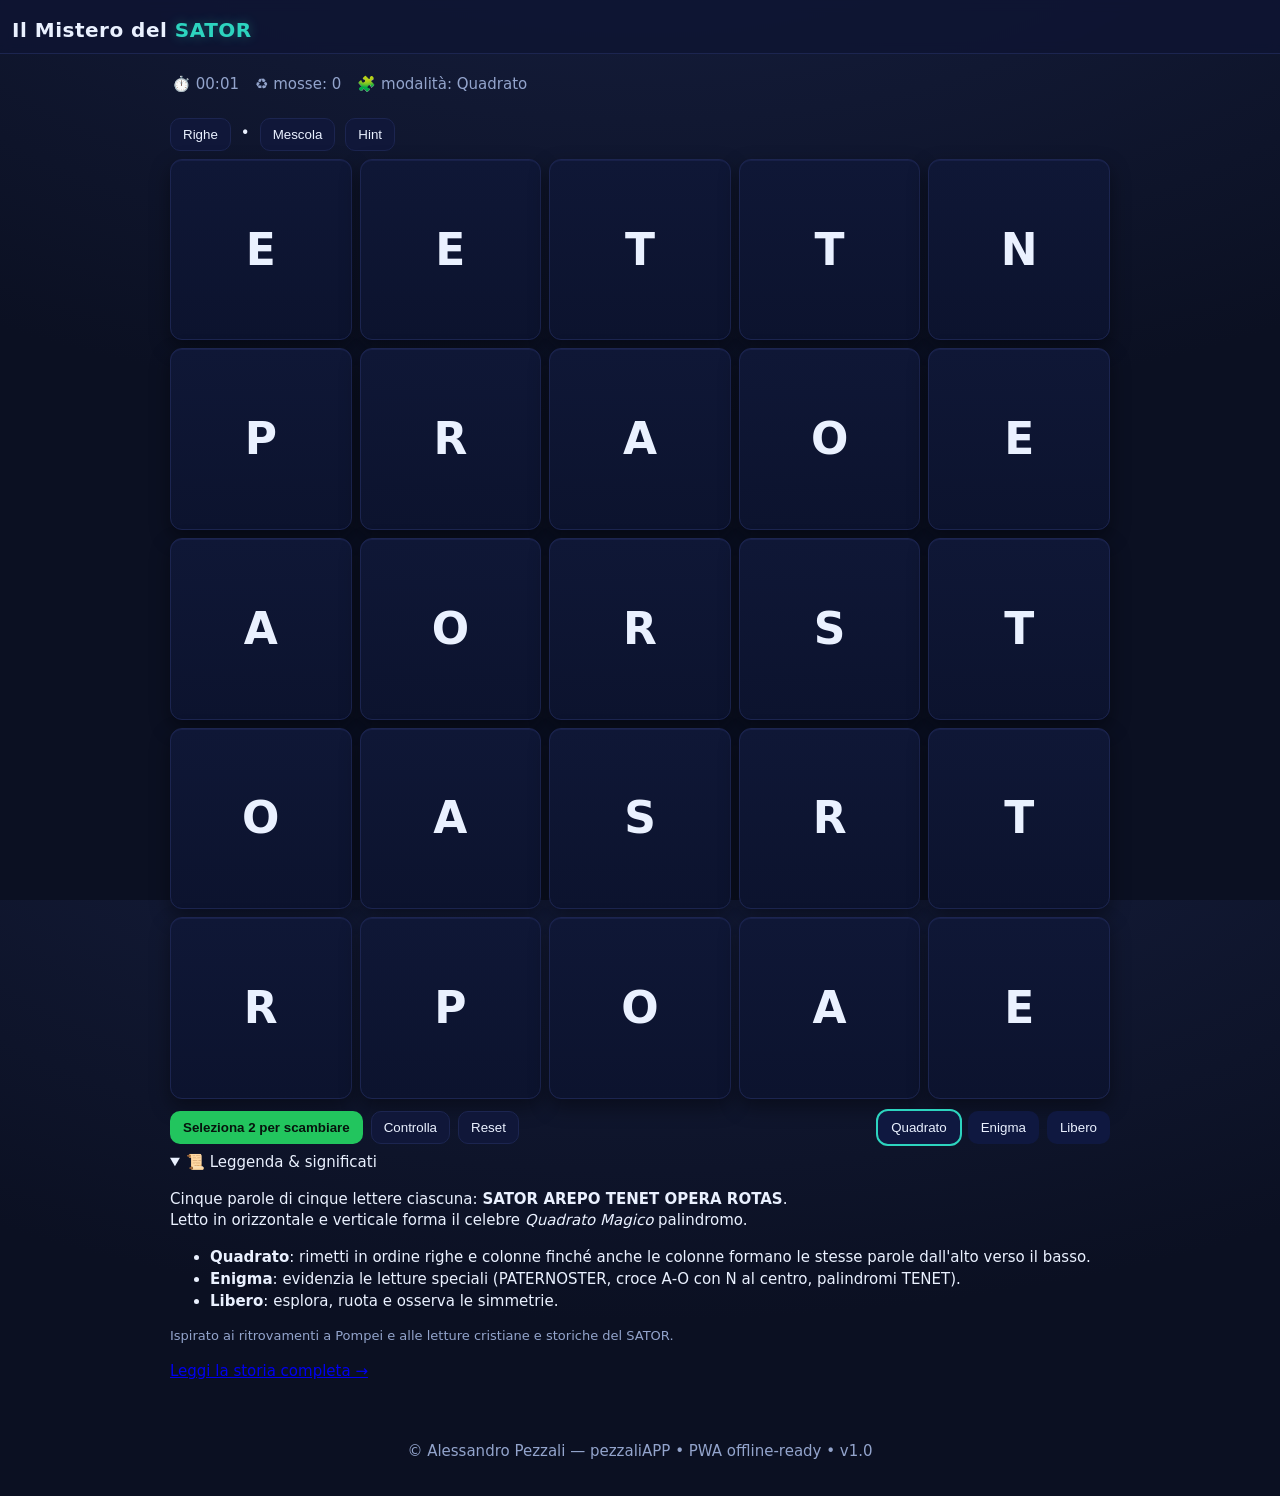
==== index.html @ fdc3e5be "Add files via upload" ====
<!DOCTYPE html>
<html lang="it">
<head>
  <meta charset="utf-8">
  <meta name="viewport" content="width=device-width, initial-scale=1, maximum-scale=1, user-scalable=no, viewport-fit=cover">
  <meta name="theme-color" content="#0b1022">
  <title>Il Mistero del SATOR — Quadrato Magico (PWA)</title>
  <link rel="manifest" href="manifest.webmanifest">
  <link rel="icon" sizes="192x192" href="icons/icon-192.png">
  <link rel="apple-touch-icon" href="icons/icon-192.png">
  <meta name="apple-mobile-web-app-capable" content="yes">
  <meta name="apple-mobile-web-app-status-bar-style" content="black-translucent">
  <link rel="stylesheet" href="styles.css">
</head>
<body>
<header>
  <h1>Il Mistero del <span>SATOR</span></h1>
  <button id="btnInstall" class="ghost" hidden>Installa</button>
</header>

<main>
  <section id="hud">
    <div class="stat">⏱️ <span id="time">00:00</span></div>
    <div class="stat">♻️ mosse: <span id="moves">0</span></div>
    <div class="stat">🧩 modalità: <span id="modeLabel">Quadrato</span></div>
  </section>

  <section id="boardWrap">
    <div id="rowModeToggle" class="toggle">
      <button id="toggleAxis" title="Scambia righe ↔ colonne">Righe</button>
      <span>•</span>
      <button id="shuffle">Mescola</button>
      <button id="hint">Hint</button>
    </div>
    <div id="board"></div>
  </section>

  <section id="controls">
    <div class="group">
      <button id="swap" class="primary">Seleziona 2 per scambiare</button>
      <button id="check">Controlla</button>
      <button id="reset">Reset</button>
    </div>
    <div class="group">
      <button data-mode="quadrato" class="tab active">Quadrato</button>
      <button data-mode="enigma" class="tab">Enigma</button>
      <button data-mode="libero" class="tab">Libero</button>
    </div>
  </section>

  <section id="legend">
    <details open>
      <summary>📜 Leggenda & significati</summary>
      <p>
        Cinque parole di cinque lettere ciascuna: <strong>SATOR AREPO TENET OPERA ROTAS</strong>.<br>
        Letto in orizzontale e verticale forma il celebre <em>Quadrato Magico</em> palindromo.
      </p>
      <ul>
        <li><b>Quadrato</b>: rimetti in ordine righe e colonne finché anche le colonne
            formano le stesse parole dall'alto verso il basso.</li>
        <li><b>Enigma</b>: evidenzia le letture speciali (PATERNOSTER, croce A‑O con N al centro, palindromi TENET).</li>
        <li><b>Libero</b>: esplora, ruota e osserva le simmetrie.</li>
      </ul>
      <p class="small">
        Ispirato ai ritrovamenti a Pompei e alle letture cristiane e storiche del SATOR.
      </p>
      <p><a href="readme.html" target="_blank" rel="noopener">Leggi la storia completa →</a></p>
    </details>
  </section>
</main>

<footer>
  <p>© Alessandro Pezzali — pezzaliAPP • PWA offline‑ready • v1.0</p>
</footer>

<script src="app.js"></script>
</body>
</html>
---- styles.css ----
/* Il Mistero del SATOR — Stili */
:root{
  --bg:#0b1022; --ink:#eaf1ff; --muted:#93a4cc;
  --card:#101739; --line:#1c2550; --cta:#2dd4bf; --cta2:#22c55e; --warn:#f59e0b;
}
*{box-sizing:border-box}
html,body{height:100%}
body{
  margin:0; font:15px/1.45 system-ui,-apple-system,Segoe UI,Roboto,Arial;
  color:var(--ink); background:radial-gradient(1200px 600px at 50% -20%,#172042,var(--bg));
}
header{
  display:flex; justify-content:space-between; align-items:center;
  padding:16px 12px 8px; border-bottom:1px solid var(--line); background:#0e1533cc; backdrop-filter:blur(6px);
  position:sticky; top:0; z-index:20;
}
h1{margin:0; font-size:20px; letter-spacing:.5px}
h1 span{color:var(--cta); text-shadow:0 0 12px #2dd4bf55}
button{appearance:none; border:1px solid var(--line); background:var(--card); color:var(--ink); padding:8px 12px; border-radius:10px; cursor:pointer}
button.primary{border-color:transparent; background:var(--cta2); color:#06140d; font-weight:700}
button.ghost{background:transparent}
button.tab{background:#0f1840; border-color:transparent}
button.tab.active{outline:2px solid var(--cta);}
main{max-width:960px; margin:0 auto; padding:10px}
#hud{display:flex; gap:16px; padding:10px 2px; color:var(--muted)}
#boardWrap{margin:12px 0}
#rowModeToggle{display:flex; gap:10px; align-items:center; margin-bottom:8px}
#board{
  display:grid; grid-template-columns:repeat(5, minmax(48px, 1fr)); gap:6px;
  user-select:none;
}
.cell{
  display:flex; align-items:center; justify-content:center;
  aspect-ratio:1/1; font-weight:800; font-size:clamp(22px, 6vw, 44px);
  border:1px solid var(--line); border-radius:12px; background:linear-gradient(180deg,#0f1736,#0c132e);
  box-shadow:inset 0 1px 0 #2b356f55, 0 8px 20px #0006;
}
.cell.sel{outline:2px solid var(--cta)}
.cell.hint{background:linear-gradient(180deg,#13324a,#10263e);}
.cell.pal{background:linear-gradient(180deg,#153b1d,#0e2a15);}
.axisBadge{
  position:absolute; left:-8px; top:-8px; background:var(--warn); color:#130b00;
  font-size:11px; padding:2px 6px; border-radius:999px; border:0
}
#controls{display:flex; flex-wrap:wrap; gap:8px; align-items:center; justify-content:space-between}
#controls .group{display:flex; gap:8px; align-items:center}
#legend{margin-top:8px}
.small{color:var(--muted); font-size:13px}
footer{padding:18px; color:var(--muted); text-align:center}
/* responsive */
@media (min-width:760px){
  #board{gap:8px}
}
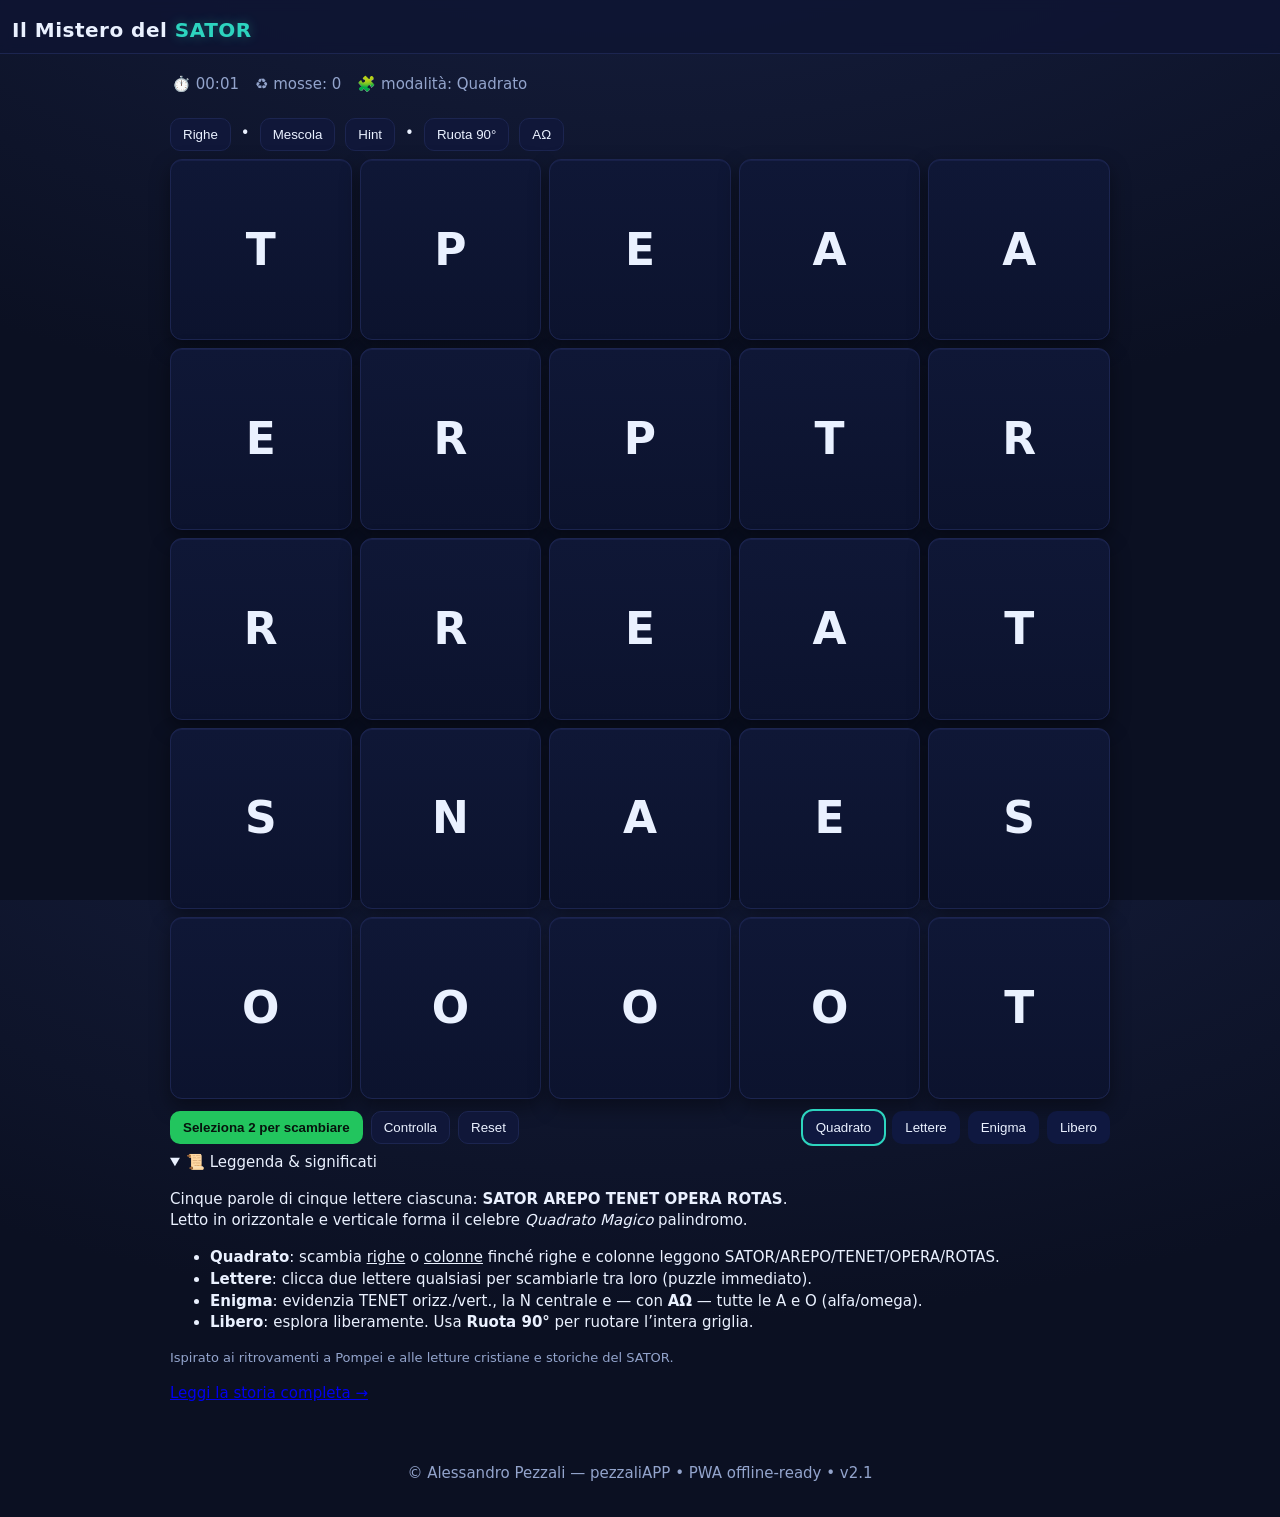
==== commit 22dc795e: "Add files via upload" ====
--- a/index.html
+++ b/index.html
@@ -31,6 +31,9 @@
       <span>•</span>
       <button id="shuffle">Mescola</button>
       <button id="hint">Hint</button>
+      <span>•</span>
+      <button id="btnRotate">Ruota 90°</button>
+      <button id="btnAO">AΩ</button>
     </div>
     <div id="board"></div>
   </section>
@@ -43,6 +46,7 @@
     </div>
     <div class="group">
       <button data-mode="quadrato" class="tab active">Quadrato</button>
+      <button data-mode="lettere" class="tab">Lettere</button>
       <button data-mode="enigma" class="tab">Enigma</button>
       <button data-mode="libero" class="tab">Libero</button>
     </div>
@@ -56,10 +60,10 @@
         Letto in orizzontale e verticale forma il celebre <em>Quadrato Magico</em> palindromo.
       </p>
       <ul>
-        <li><b>Quadrato</b>: rimetti in ordine righe e colonne finché anche le colonne
-            formano le stesse parole dall'alto verso il basso.</li>
-        <li><b>Enigma</b>: evidenzia le letture speciali (PATERNOSTER, croce A‑O con N al centro, palindromi TENET).</li>
-        <li><b>Libero</b>: esplora, ruota e osserva le simmetrie.</li>
+        <li><b>Quadrato</b>: scambia <u>righe</u> o <u>colonne</u> finché righe e colonne leggono SATOR/AREPO/TENET/OPERA/ROTAS.</li>
+        <li><b>Lettere</b>: clicca due lettere qualsiasi per scambiarle tra loro (puzzle immediato).</li>
+        <li><b>Enigma</b>: evidenzia TENET orizz./vert., la N centrale e — con <b>AΩ</b> — tutte le A e O (alfa/omega).</li>
+        <li><b>Libero</b>: esplora liberamente. Usa <b>Ruota 90°</b> per ruotare l’intera griglia.</li>
       </ul>
       <p class="small">
         Ispirato ai ritrovamenti a Pompei e alle letture cristiane e storiche del SATOR.
@@ -70,7 +74,7 @@
 </main>
 
 <footer>
-  <p>© Alessandro Pezzali — pezzaliAPP • PWA offline‑ready • v1.0</p>
+  <p>© Alessandro Pezzali — pezzaliAPP • PWA offline-ready • v2.1</p>
 </footer>
 
 <script src="app.js"></script>
--- a/styles.css
+++ b/styles.css
@@ -1,7 +1,7 @@
-/* Il Mistero del SATOR — Stili */
+/* Il Mistero del SATOR — Stili v2.1 */
 :root{
   --bg:#0b1022; --ink:#eaf1ff; --muted:#93a4cc;
-  --card:#101739; --line:#1c2550; --cta:#2dd4bf; --cta2:#22c55e; --warn:#f59e0b;
+  --card:#101739; --line:#1c2550; --cta:#2dd4bf; --cta2:#22c55e; --warn:#f59e0b; --alpha:#60a5fa;
 }
 *{box-sizing:border-box}
 html,body{height:100%}
@@ -24,7 +24,7 @@
 main{max-width:960px; margin:0 auto; padding:10px}
 #hud{display:flex; gap:16px; padding:10px 2px; color:var(--muted)}
 #boardWrap{margin:12px 0}
-#rowModeToggle{display:flex; gap:10px; align-items:center; margin-bottom:8px}
+#rowModeToggle{display:flex; gap:10px; align-items:center; margin-bottom:8px; flex-wrap:wrap}
 #board{
   display:grid; grid-template-columns:repeat(5, minmax(48px, 1fr)); gap:6px;
   user-select:none;
@@ -38,10 +38,7 @@
 .cell.sel{outline:2px solid var(--cta)}
 .cell.hint{background:linear-gradient(180deg,#13324a,#10263e);}
 .cell.pal{background:linear-gradient(180deg,#153b1d,#0e2a15);}
-.axisBadge{
-  position:absolute; left:-8px; top:-8px; background:var(--warn); color:#130b00;
-  font-size:11px; padding:2px 6px; border-radius:999px; border:0
-}
+.cell.ao{outline:2px dashed var(--alpha)}
 #controls{display:flex; flex-wrap:wrap; gap:8px; align-items:center; justify-content:space-between}
 #controls .group{display:flex; gap:8px; align-items:center}
 #legend{margin-top:8px}
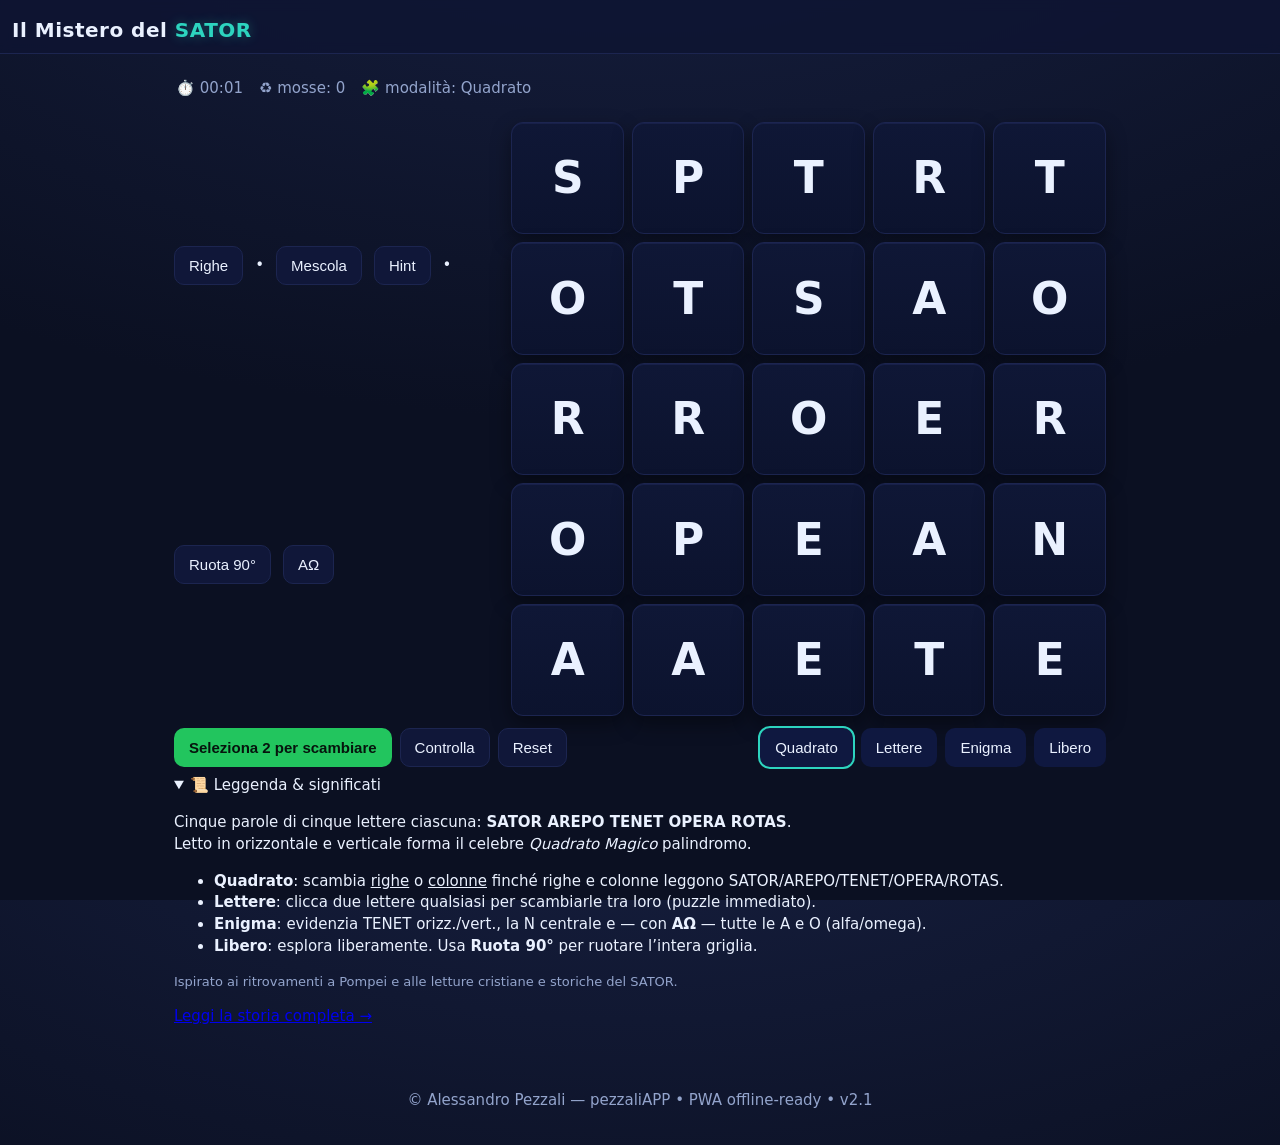
==== commit 39a45be7: "Add files via upload" ====
--- a/index.html
+++ b/index.html
@@ -10,6 +10,7 @@
   <link rel="apple-touch-icon" href="icons/icon-192.png">
   <meta name="apple-mobile-web-app-capable" content="yes">
   <meta name="apple-mobile-web-app-status-bar-style" content="black-translucent">
+  <meta name="apple-touch-fullscreen" content="yes">
   <link rel="stylesheet" href="styles.css">
 </head>
 <body>
--- a/styles.css
+++ b/styles.css
@@ -48,3 +48,37 @@
 @media (min-width:760px){
   #board{gap:8px}
 }
+
+/* ===== v2.2 Responsive & Touch Update ===== */
+:root{
+  --ui-pad: clamp(6px, 1.8vw, 14px);
+}
+main{padding: var(--ui-pad)}
+#boardWrap{display:flex; justify-content:center}
+#board{
+  width: min(92vw, 88dvh);
+  max-width: 680px;
+  margin: 0 auto;
+  grid-template-columns: repeat(5, 1fr);
+}
+.cell{
+  min-width: 48px;
+  font-size: clamp(18px, 7vw, 44px);
+}
+button{padding: clamp(6px, 1.4vw, 10px) clamp(8px, 2.2vw, 14px); font-size: clamp(12px, 2.6vw, 15px)}
+#controls{gap: clamp(6px, 1.6vw, 10px)}
+#rowModeToggle{gap: clamp(6px, 1.6vw, 12px)}
+
+@media (max-width: 640px){
+  header{padding: 10px 10px 6px}
+  h1{font-size: 16px}
+  #controls{flex-direction: column; align-items: stretch}
+  #controls .group{justify-content:center; flex-wrap: wrap}
+  #legend{font-size: 14px}
+}
+
+@media (orientation: landscape) and (max-height: 520px){
+  #legend details[open] summary ~ *{display:none}
+  #hud{font-size: 12px}
+  #board{width: min(90vw, 70dvh)}
+}
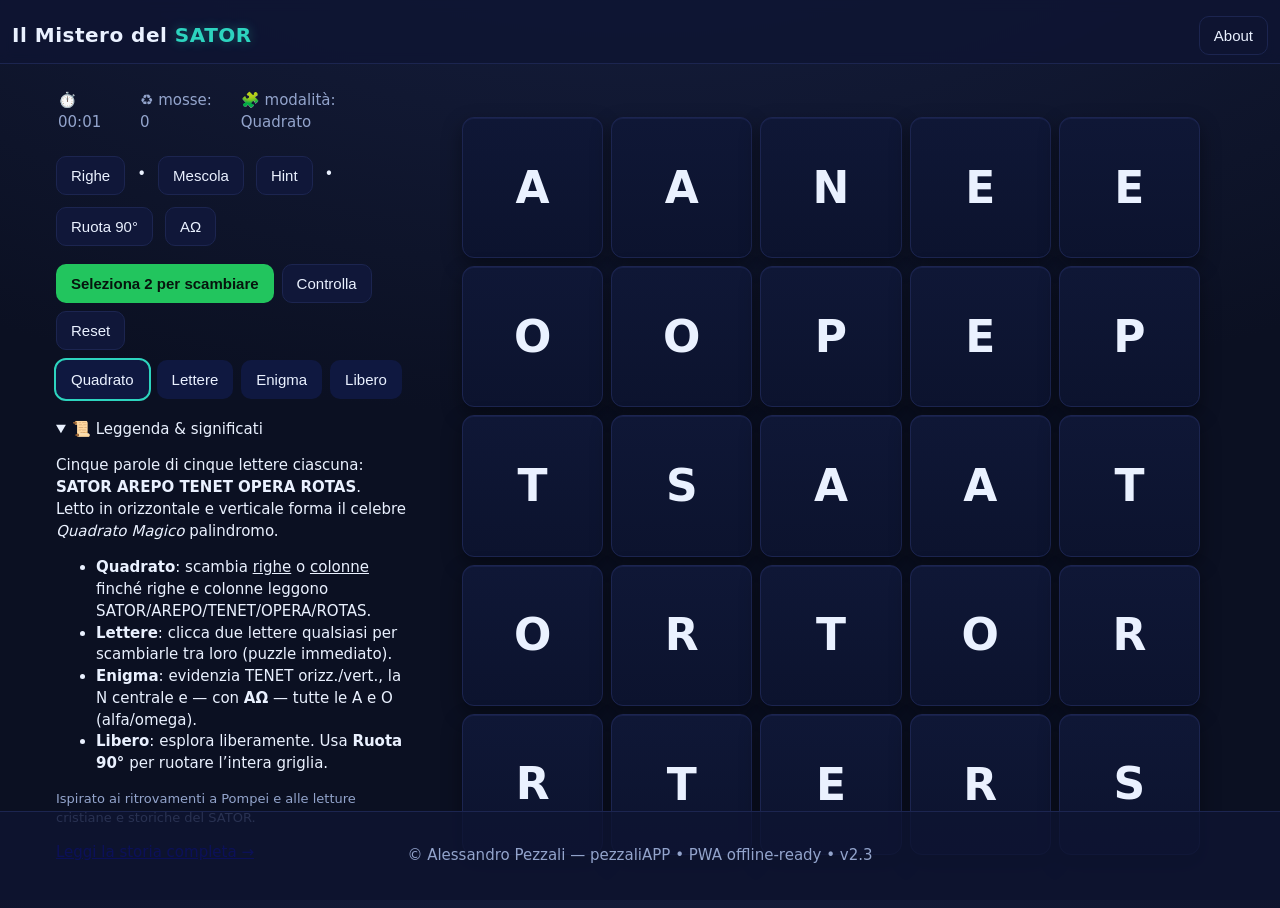
==== commit bf894922: "Add files via upload" ====
--- a/index.html
+++ b/index.html
@@ -16,66 +16,82 @@
 <body>
 <header>
   <h1>Il Mistero del <span>SATOR</span></h1>
+  <button id="aboutBtn" class="ghost" title="Informazioni & Crediti">About</button>
   <button id="btnInstall" class="ghost" hidden>Installa</button>
 </header>
 
-<main>
-  <section id="hud">
-    <div class="stat">⏱️ <span id="time">00:00</span></div>
-    <div class="stat">♻️ mosse: <span id="moves">0</span></div>
-    <div class="stat">🧩 modalità: <span id="modeLabel">Quadrato</span></div>
-  </section>
+<main class="shell">
+  <aside class="panel">
+    <section id="hud">
+      <div class="stat">⏱️ <span id="time">00:00</span></div>
+      <div class="stat">♻️ mosse: <span id="moves">0</span></div>
+      <div class="stat">🧩 modalità: <span id="modeLabel">Quadrato</span></div>
+    </section>
 
-  <section id="boardWrap">
-    <div id="rowModeToggle" class="toggle">
-      <button id="toggleAxis" title="Scambia righe ↔ colonne">Righe</button>
-      <span>•</span>
-      <button id="shuffle">Mescola</button>
-      <button id="hint">Hint</button>
-      <span>•</span>
-      <button id="btnRotate">Ruota 90°</button>
-      <button id="btnAO">AΩ</button>
-    </div>
+    <section class="controls">
+      <div id="rowModeToggle" class="toggle">
+        <button id="toggleAxis" title="Scambia righe ↔ colonne">Righe</button>
+        <span>•</span>
+        <button id="shuffle">Mescola</button>
+        <button id="hint">Hint</button>
+        <span>•</span>
+        <button id="btnRotate">Ruota 90°</button>
+        <button id="btnAO">AΩ</button>
+      </div>
+
+      <div class="group">
+        <button id="swap" class="primary">Seleziona 2 per scambiare</button>
+        <button id="check">Controlla</button>
+        <button id="reset">Reset</button>
+      </div>
+
+      <div class="tabs">
+        <button data-mode="quadrato" class="tab active">Quadrato</button>
+        <button data-mode="lettere" class="tab">Lettere</button>
+        <button data-mode="enigma" class="tab">Enigma</button>
+        <button data-mode="libero" class="tab">Libero</button>
+      </div>
+    </section>
+
+    <section id="legend" class="legend">
+      <details open>
+        <summary>📜 Leggenda & significati</summary>
+        <p>
+          Cinque parole di cinque lettere ciascuna: <strong>SATOR AREPO TENET OPERA ROTAS</strong>.<br>
+          Letto in orizzontale e verticale forma il celebre <em>Quadrato Magico</em> palindromo.
+        </p>
+        <ul>
+          <li><b>Quadrato</b>: scambia <u>righe</u> o <u>colonne</u> finché righe e colonne leggono SATOR/AREPO/TENET/OPERA/ROTAS.</li>
+          <li><b>Lettere</b>: clicca due lettere qualsiasi per scambiarle tra loro (puzzle immediato).</li>
+          <li><b>Enigma</b>: evidenzia TENET orizz./vert., la N centrale e — con <b>AΩ</b> — tutte le A e O (alfa/omega).</li>
+          <li><b>Libero</b>: esplora liberamente. Usa <b>Ruota 90°</b> per ruotare l’intera griglia.</li>
+        </ul>
+        <p class="small">
+          Ispirato ai ritrovamenti a Pompei e alle letture cristiane e storiche del SATOR.
+        </p>
+        <p><a href="readme.html" target="_blank" rel="noopener">Leggi la storia completa →</a></p>
+      </details>
+    </section>
+  </aside>
+
+  <section id="boardWrap" class="boardWrap">
     <div id="board"></div>
   </section>
 
-  <section id="controls">
-    <div class="group">
-      <button id="swap" class="primary">Seleziona 2 per scambiare</button>
-      <button id="check">Controlla</button>
-      <button id="reset">Reset</button>
-    </div>
-    <div class="group">
-      <button data-mode="quadrato" class="tab active">Quadrato</button>
-      <button data-mode="lettere" class="tab">Lettere</button>
-      <button data-mode="enigma" class="tab">Enigma</button>
-      <button data-mode="libero" class="tab">Libero</button>
-    </div>
-  </section>
+<div id="aboutModal" class="modal hidden">
+  <div class="modal-card">
+    <button class="modal-close" id="aboutClose" aria-label="Chiudi">✕</button>
+    <h2>About • Il Mistero del SATOR</h2>
+    <p><strong>Autore:</strong> Alessandro Pezzali — pezzaliAPP</p>
+    <p>Un progetto PWA educativo e ludico ispirato al Quadrato Magico <em>SATOR AREPO TENET OPERA ROTAS</em>, tra storia, simbolo e logica.</p>
+    <p><a href="readme.html" target="_blank" rel="noopener">📘 Documentazione completa</a> · <a href="README.md" target="_blank" rel="noopener">README.md</a> · <a href="CREDITS.md" target="_blank" rel="noopener">Crediti</a> · <a href="CHANGELOG.md" target="_blank" rel="noopener">Changelog</a></p>
+  </div>
+</div>
 
-  <section id="legend">
-    <details open>
-      <summary>📜 Leggenda & significati</summary>
-      <p>
-        Cinque parole di cinque lettere ciascuna: <strong>SATOR AREPO TENET OPERA ROTAS</strong>.<br>
-        Letto in orizzontale e verticale forma il celebre <em>Quadrato Magico</em> palindromo.
-      </p>
-      <ul>
-        <li><b>Quadrato</b>: scambia <u>righe</u> o <u>colonne</u> finché righe e colonne leggono SATOR/AREPO/TENET/OPERA/ROTAS.</li>
-        <li><b>Lettere</b>: clicca due lettere qualsiasi per scambiarle tra loro (puzzle immediato).</li>
-        <li><b>Enigma</b>: evidenzia TENET orizz./vert., la N centrale e — con <b>AΩ</b> — tutte le A e O (alfa/omega).</li>
-        <li><b>Libero</b>: esplora liberamente. Usa <b>Ruota 90°</b> per ruotare l’intera griglia.</li>
-      </ul>
-      <p class="small">
-        Ispirato ai ritrovamenti a Pompei e alle letture cristiane e storiche del SATOR.
-      </p>
-      <p><a href="readme.html" target="_blank" rel="noopener">Leggi la storia completa →</a></p>
-    </details>
-  </section>
 </main>
 
 <footer>
-  <p>© Alessandro Pezzali — pezzaliAPP • PWA offline-ready • v2.1</p>
+  <p>© Alessandro Pezzali — pezzaliAPP • PWA offline-ready • v2.3</p>
 </footer>
 
 <script src="app.js"></script>
--- a/styles.css
+++ b/styles.css
@@ -82,3 +82,43 @@
   #hud{font-size: 12px}
   #board{width: min(90vw, 70dvh)}
 }
+
+/* ===== v2.3 Desk Layout: left info panel + right board ===== */
+.shell{
+  max-width: 1200px;
+  margin: 0 auto;
+  padding: clamp(8px, 1.5vw, 16px);
+  display: grid;
+  grid-template-columns: 360px 1fr;
+  gap: clamp(10px, 2vw, 22px);
+  min-height: calc(100dvh - 64px);
+}
+.panel{
+  display: flex;
+  flex-direction: column;
+  gap: 12px;
+  padding-right: 6px;
+}
+.panel .controls{display:flex; flex-direction:column; gap:10px}
+.panel .tabs{display:flex; flex-wrap:wrap; gap:8px}
+.panel .group{display:flex; gap:8px; flex-wrap:wrap}
+.boardWrap{display:flex; align-items:center; justify-content:center}
+#board{ width: min(88vw, 82dvh); max-width: 760px; }
+@media (min-width: 900px){
+  body{overflow:hidden}
+  main.shell{min-height: calc(100dvh - 56px)}
+  footer{position:fixed; left:0; right:0; bottom:0; background:#0e1533cc; border-top:1px solid var(--line)}
+}
+@media (max-width: 860px){
+  .shell{display:block}
+  body{overflow:auto}
+  #board{width: min(92vw, 88dvh)}
+}
+
+/* ===== v2.4 About modal ===== */
+.modal{position:fixed; inset:0; background:#0008; display:flex; align-items:center; justify-content:center; z-index:60}
+.modal.hidden{display:none}
+.modal-card{background:#0f1736; border:1px solid var(--line); border-radius:14px; padding:18px; width:min(560px, 92vw); box-shadow:0 24px 60px #000a}
+.modal-card h2{margin-top:0; color:var(--cta)}
+.modal-close{position:absolute; right:16px; top:12px; background:transparent; border:1px solid var(--line); border-radius:10px; padding:4px 8px; color:var(--ink); cursor:pointer}
+header{gap:10px}
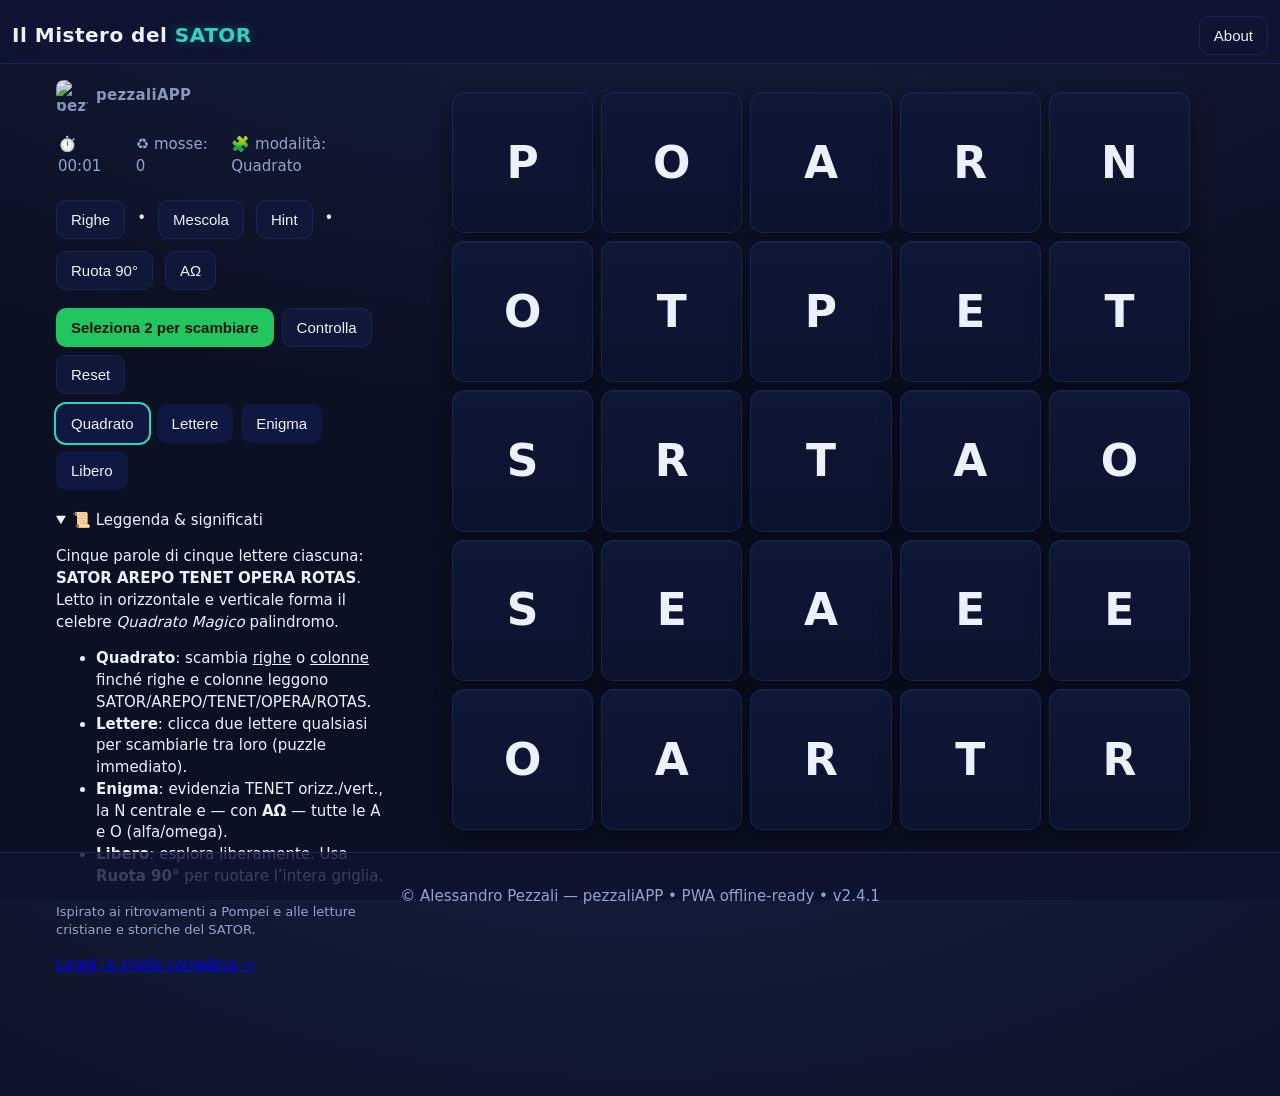
==== commit 776e4276: "Add files via upload" ====
--- a/index.html
+++ b/index.html
@@ -22,6 +22,7 @@
 
 <main class="shell">
   <aside class="panel">
+    <div class="brand"><img src="icons/logo-pezzaliapp.png" alt="pezzaliAPP" width="32" height="32"><span>pezzaliAPP</span></div>
     <section id="hud">
       <div class="stat">⏱️ <span id="time">00:00</span></div>
       <div class="stat">♻️ mosse: <span id="moves">0</span></div>
@@ -91,7 +92,7 @@
 </main>
 
 <footer>
-  <p>© Alessandro Pezzali — pezzaliAPP • PWA offline-ready • v2.3</p>
+  <p>© Alessandro Pezzali — pezzaliAPP • PWA offline-ready • v2.4.1</p>
 </footer>
 
 <script src="app.js"></script>
--- a/styles.css
+++ b/styles.css
@@ -104,8 +104,7 @@
 .panel .group{display:flex; gap:8px; flex-wrap:wrap}
 .boardWrap{display:flex; align-items:center; justify-content:center}
 #board{ width: min(88vw, 82dvh); max-width: 760px; }
-@media (min-width: 900px){
-  body{overflow:hidden}
+
   main.shell{min-height: calc(100dvh - 56px)}
   footer{position:fixed; left:0; right:0; bottom:0; background:#0e1533cc; border-top:1px solid var(--line)}
 }
@@ -122,3 +121,32 @@
 .modal-card h2{margin-top:0; color:var(--cta)}
 .modal-close{position:absolute; right:16px; top:12px; background:transparent; border:1px solid var(--line); border-radius:10px; padding:4px 8px; color:var(--ink); cursor:pointer}
 header{gap:10px}
+
+/* ===== v2.4.1 Fit on Desktop (no cut) ===== */
+:root{ --footer-h: 48px; }
+@media (min-width: 900px){
+  body{overflow:auto}
+  .shell{min-height:auto; align-items:start}
+  footer{
+    position: sticky;
+    bottom: 0;
+    background:#0e1533cc;
+    border-top:1px solid var(--line);
+    height: var(--footer-h);
+  }
+  main.shell{padding-bottom: var(--footer-h);}
+}
+.boardWrap{display:flex; align-items:center; justify-content:center}
+#board{
+  width: min(64vw, 82svh);
+  max-width: 820px;
+  max-height: calc(100svh - var(--footer-h) - 120px);
+  grid-template-columns: repeat(5, 1fr);
+}
+.cell{ aspect-ratio: 1 / 1; }
+/* Panel width tweak for more room to the board */
+.shell{ grid-template-columns: 340px 1fr; }
+
+/* brand row */
+.brand{display:flex; align-items:center; gap:8px; color:var(--muted); font-weight:600; letter-spacing:.3px; opacity:.9}
+.brand img{display:block; border-radius:8px}
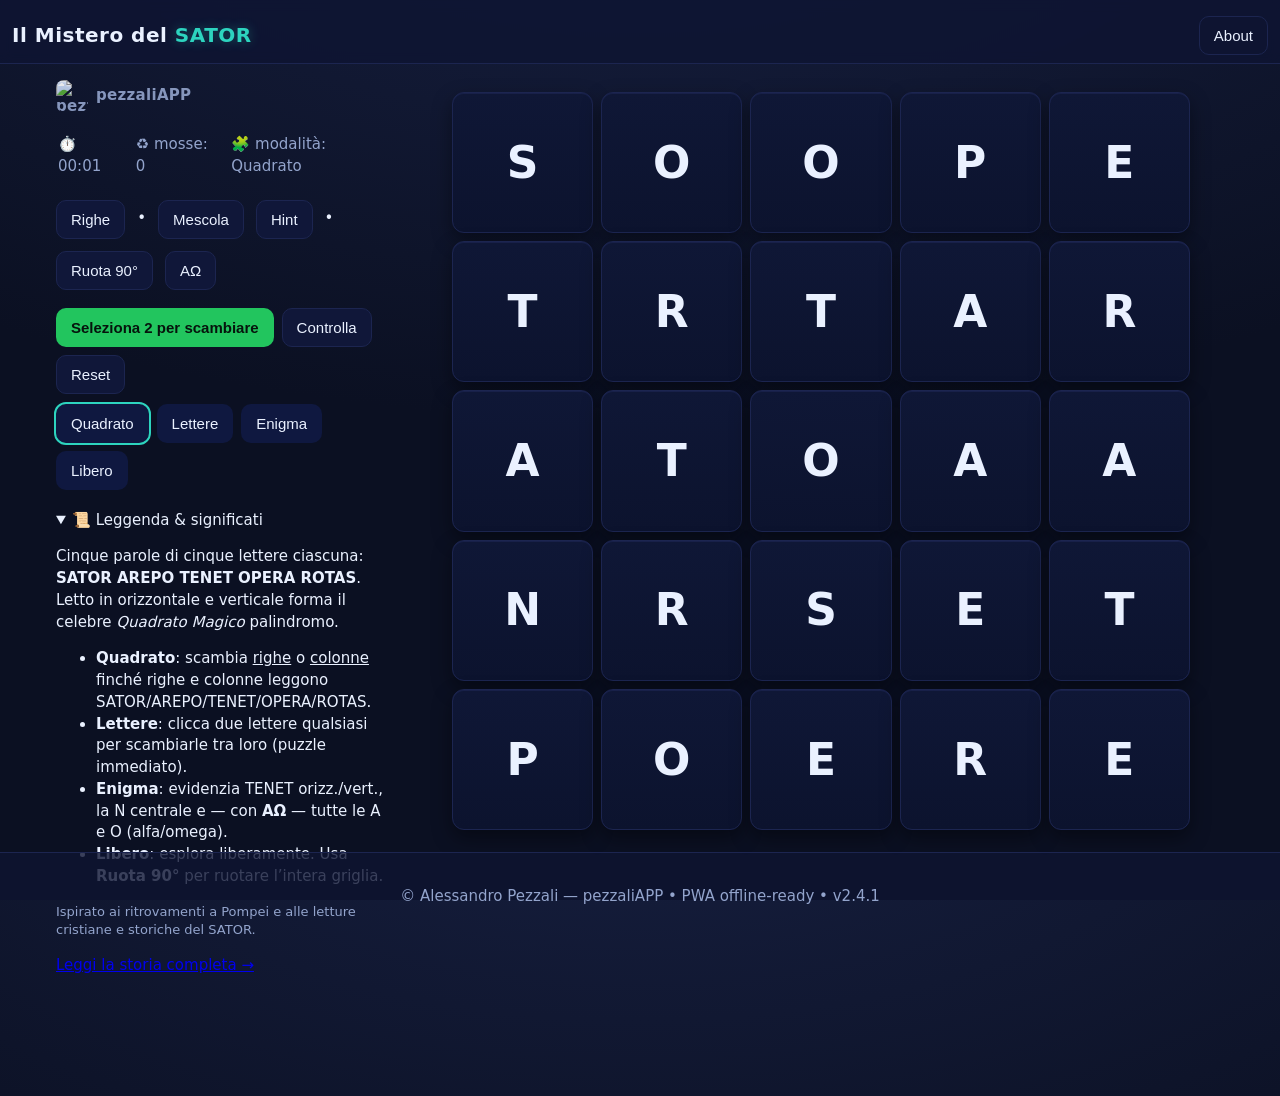
==== commit da141dcf: "Add files via upload" ====
--- a/index.html
+++ b/index.html
@@ -85,7 +85,7 @@
     <h2>About • Il Mistero del SATOR</h2>
     <p><strong>Autore:</strong> Alessandro Pezzali — pezzaliAPP</p>
     <p>Un progetto PWA educativo e ludico ispirato al Quadrato Magico <em>SATOR AREPO TENET OPERA ROTAS</em>, tra storia, simbolo e logica.</p>
-    <p><a href="readme.html" target="_blank" rel="noopener">📘 Documentazione completa</a> · <a href="README.md" target="_blank" rel="noopener">README.md</a> · <a href="CREDITS.md" target="_blank" rel="noopener">Crediti</a> · <a href="CHANGELOG.md" target="_blank" rel="noopener">Changelog</a></p>
+    <p><a href="readme.html" target="_blank" rel="noopener">📘 Documentazione</a></div><div class="btn row"><a class="btn" href="docs/README.html" target="_blank" rel="noopener">README.md</a> · <a class="btn" href="docs/CREDITS.html" target="_blank" rel="noopener">Crediti</a> · <a class="btn" href="docs/CHANGELOG.html" target="_blank" rel="noopener">Changelog</a></p>
   </div>
 </div>
 
--- a/styles.css
+++ b/styles.css
@@ -150,3 +150,9 @@
 /* brand row */
 .brand{display:flex; align-items:center; gap:8px; color:var(--muted); font-weight:600; letter-spacing:.3px; opacity:.9}
 .brand img{display:block; border-radius:8px}
+
+/* ===== v2.4.3 Buttons ===== */
+.btn{display:inline-flex; align-items:center; gap:8px; padding:10px 14px; border-radius:12px; border:1px solid var(--line); background:#0f1840; color:var(--ink); text-decoration:none; font-weight:600; letter-spacing:.2px; cursor:pointer}
+.btn:hover{filter:brightness(1.08)}
+.btn.primary{background:var(--cta2); border-color:transparent; color:#06140d}
+.btn.row{display:flex; flex-wrap:wrap; gap:10px}
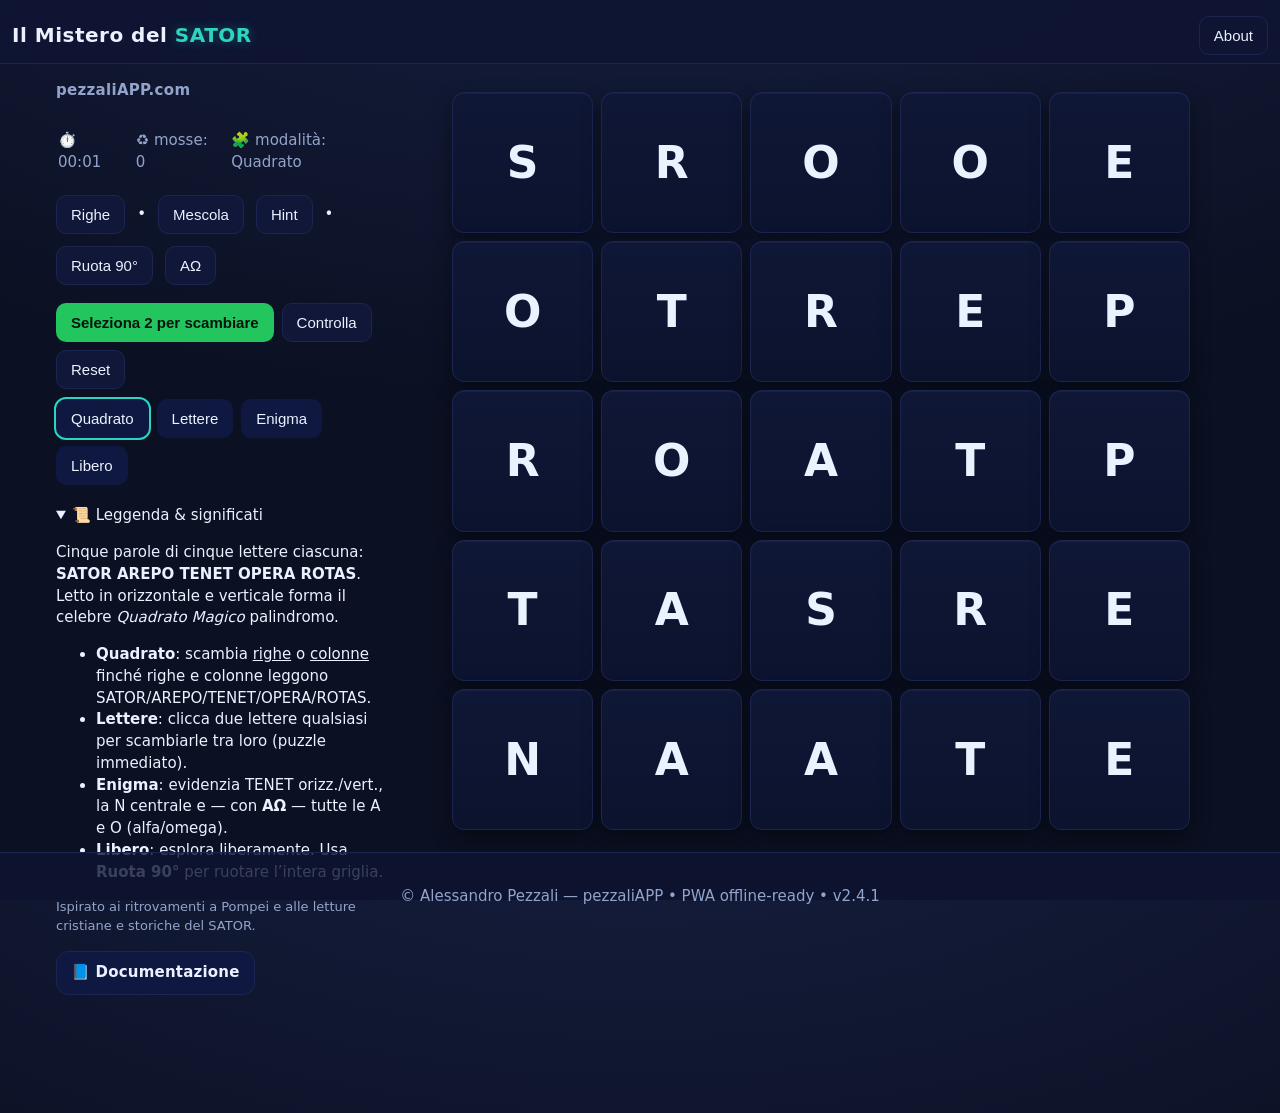
==== commit 35e95981: "Add files via upload" ====
--- a/index.html
+++ b/index.html
@@ -22,7 +22,7 @@
 
 <main class="shell">
   <aside class="panel">
-    <div class="brand"><img src="icons/logo-pezzaliapp.png" alt="pezzaliAPP" width="32" height="32"><span>pezzaliAPP</span></div>
+    <div class="brand"><a href="https://www.alessandropezzali.it" target="_blank" rel="noopener">pezzaliAPP.com</a></div>
     <section id="hud">
       <div class="stat">⏱️ <span id="time">00:00</span></div>
       <div class="stat">♻️ mosse: <span id="moves">0</span></div>
@@ -70,7 +70,7 @@
         <p class="small">
           Ispirato ai ritrovamenti a Pompei e alle letture cristiane e storiche del SATOR.
         </p>
-        <p><a href="readme.html" target="_blank" rel="noopener">Leggi la storia completa →</a></p>
+        <p><a class="btn" href="readme.html" target="_blank" rel="noopener">📘 Documentazione</a></p>
       </details>
     </section>
   </aside>
@@ -85,7 +85,7 @@
     <h2>About • Il Mistero del SATOR</h2>
     <p><strong>Autore:</strong> Alessandro Pezzali — pezzaliAPP</p>
     <p>Un progetto PWA educativo e ludico ispirato al Quadrato Magico <em>SATOR AREPO TENET OPERA ROTAS</em>, tra storia, simbolo e logica.</p>
-    <p><a href="readme.html" target="_blank" rel="noopener">📘 Documentazione</a></div><div class="btn row"><a class="btn" href="docs/README.html" target="_blank" rel="noopener">README.md</a> · <a class="btn" href="docs/CREDITS.html" target="_blank" rel="noopener">Crediti</a> · <a class="btn" href="docs/CHANGELOG.html" target="_blank" rel="noopener">Changelog</a></p>
+    <p><a class="btn" href="readme.html" target="_blank" rel="noopener">📘 Documentazione</a></div><div class="btn row"><a class="btn" href="docs/README.html" target="_blank" rel="noopener">README.md</a> · <a class="btn" href="docs/CREDITS.html" target="_blank" rel="noopener">Crediti</a> · <a class="btn" href="docs/CHANGELOG.html" target="_blank" rel="noopener">Changelog</a></p>
   </div>
 </div>
 
--- a/styles.css
+++ b/styles.css
@@ -147,8 +147,7 @@
 /* Panel width tweak for more room to the board */
 .shell{ grid-template-columns: 340px 1fr; }
 
-/* brand row */
-.brand{display:flex; align-items:center; gap:8px; color:var(--muted); font-weight:600; letter-spacing:.3px; opacity:.9}
+
 .brand img{display:block; border-radius:8px}
 
 /* ===== v2.4.3 Buttons ===== */
@@ -156,3 +155,7 @@
 .btn:hover{filter:brightness(1.08)}
 .btn.primary{background:var(--cta2); border-color:transparent; color:#06140d}
 .btn.row{display:flex; flex-wrap:wrap; gap:10px}
+
+.brand{display:flex;align-items:center;gap:8px;color:var(--muted);font-weight:700;letter-spacing:.3px;margin-bottom:6px}
+.brand a{color:var(--muted);text-decoration:none}
+.brand a:hover{text-decoration:underline;color:var(--ink)}
